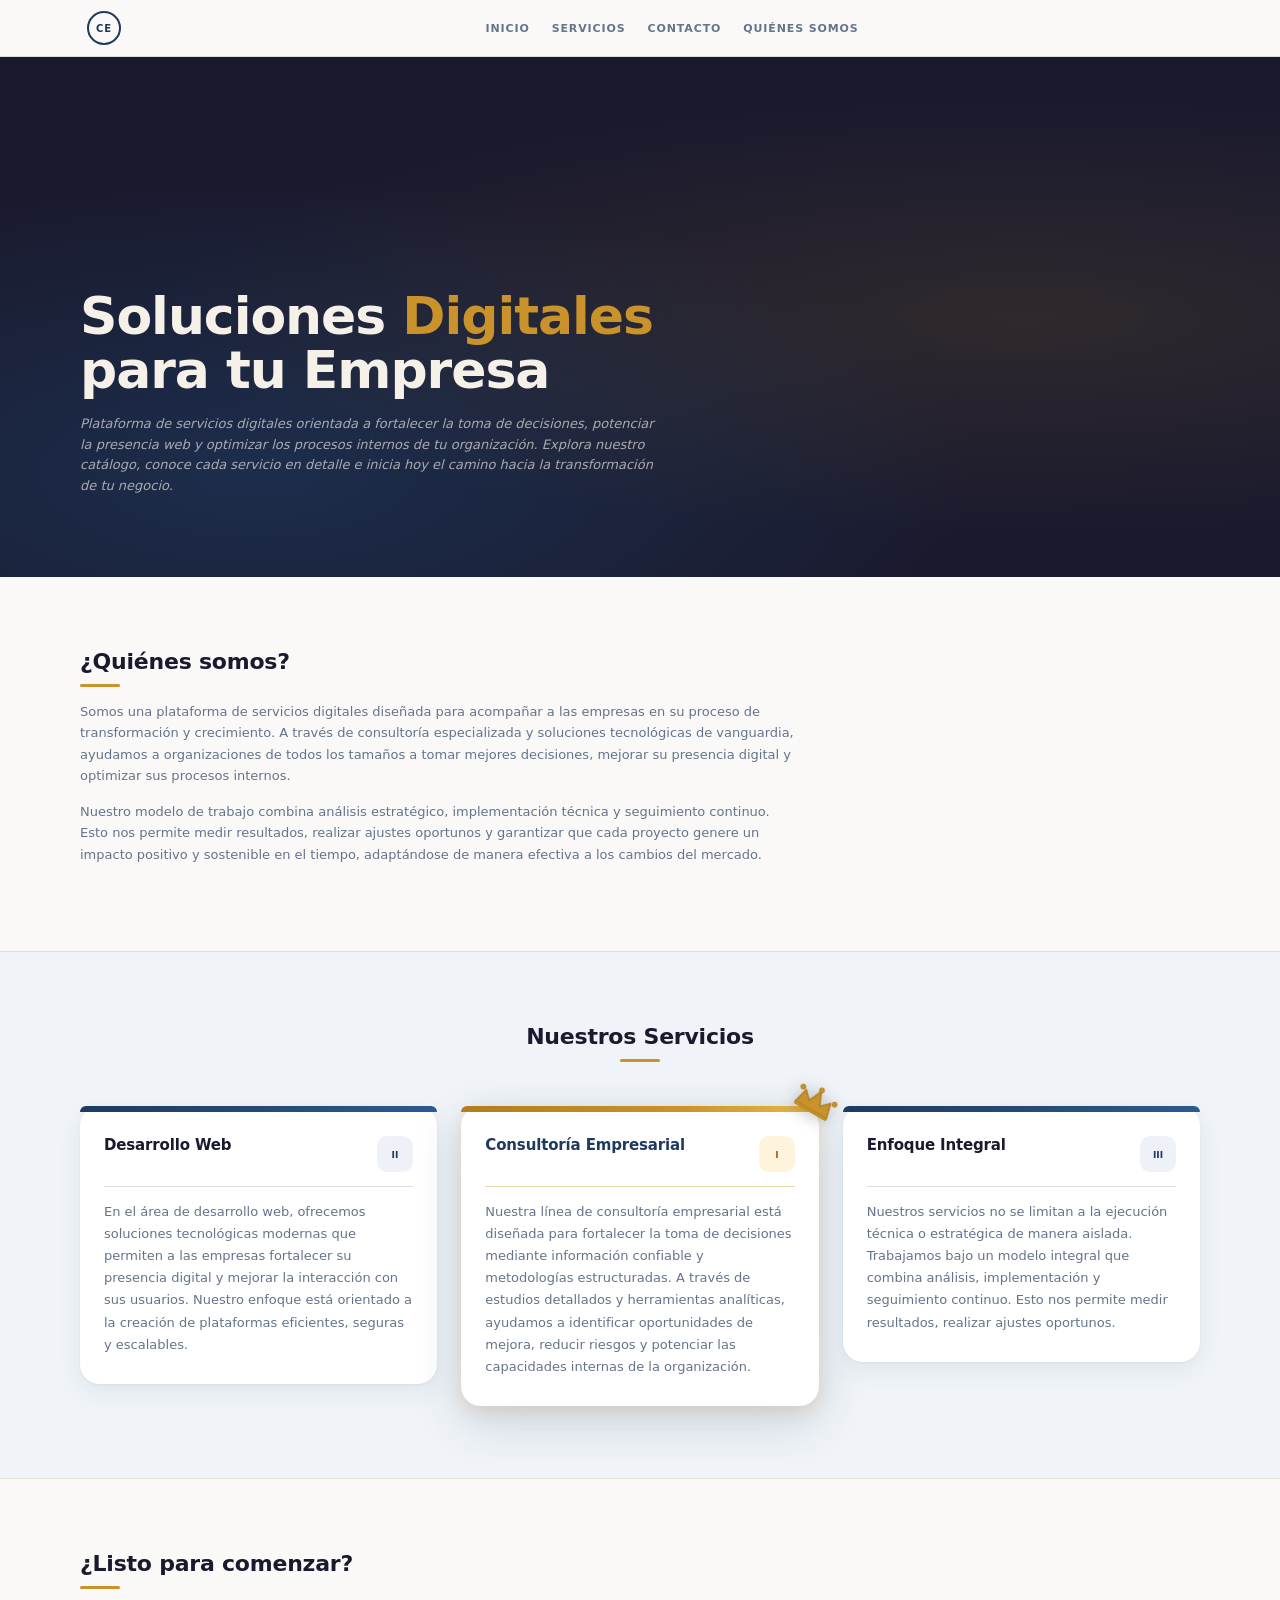
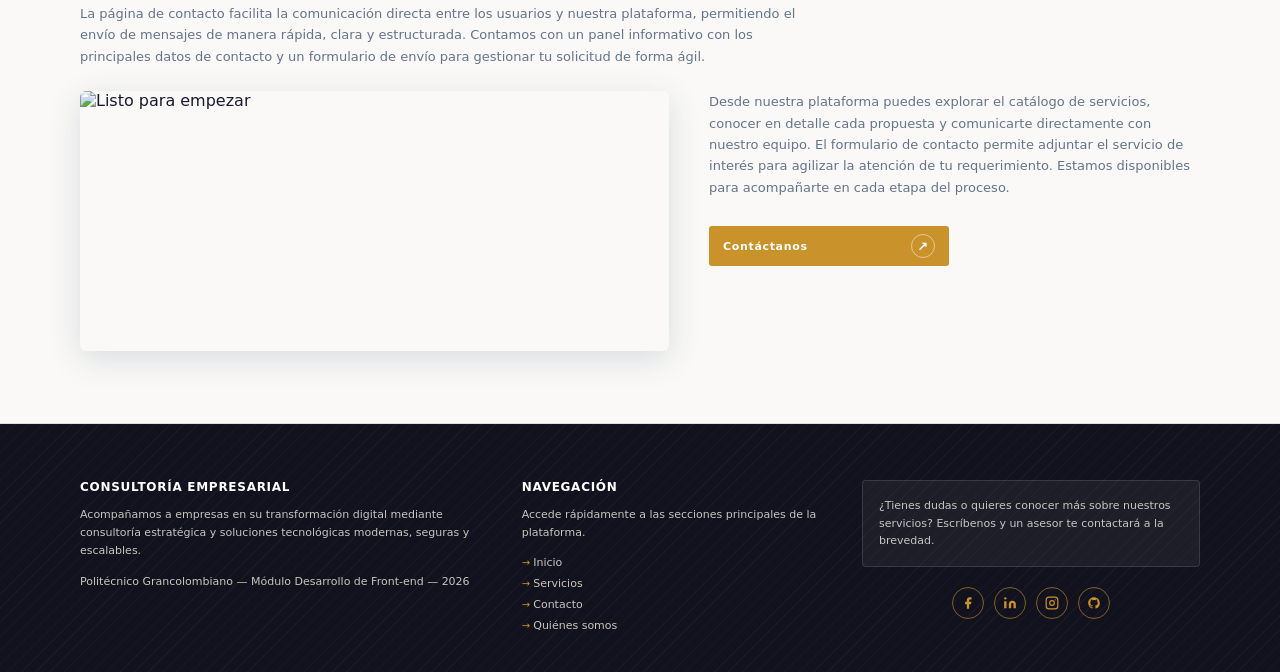
==== index.html @ 67b9a56f "[AR] - Se añade el home y la estructura de carpetas inicial" ====
<!doctype html>
<html lang="es">
  <head>
    <meta charset="UTF-8" />
    <meta name="viewport" content="width=device-width, initial-scale=1.0" />
    <title>Consultoría Empresarial & Desarrollo Digital</title>
    <link rel="stylesheet" href="./css/index.css" />
    <script defer src="./js/index.js"></script>
  </head>
  <body>
    <header class="site-header">
      <div class="container header-inner">
        <a class="brand" href="#home" aria-label="Inicio">
          <span class="brand-badge" aria-hidden="true">CE</span>
        </a>

        <nav class="nav" aria-label="Navegación principal">
          <a class="nav-link" href="#home">INICIO</a>
          <a class="nav-link" href="#services">SERVICIOS</a>
          <a class="nav-link" href="#contact">CONTACTO</a>
          <a class="nav-link" href="#about">QUIÉNES SOMOS</a>
        </nav>
      </div>
    </header>

    <main>
      <section id="home" class="hero" aria-label="Inicio">
        <div class="container hero-inner">
          <div class="hero-content">
            <h1 class="hero-title">Soluciones <span>Digitales</span> para tu Empresa</h1>
            <p class="hero-subtitle">
              Plataforma de servicios digitales orientada a fortalecer la toma de decisiones, potenciar la presencia web y optimizar los procesos internos de tu organización. Explora nuestro catálogo,
              conoce cada servicio en detalle e inicia hoy el camino hacia la transformación de tu negocio.
            </p>
          </div>
        </div>
      </section>

      <section id="about" class="section about">
        <div class="container">
          <h2 class="section-title section-title--accent">¿Quiénes somos?</h2>
          <p class="section-text">
            Somos una plataforma de servicios digitales diseñada para acompañar a las empresas en su proceso de transformación y crecimiento. A través de consultoría especializada y soluciones
            tecnológicas de vanguardia, ayudamos a organizaciones de todos los tamaños a tomar mejores decisiones, mejorar su presencia digital y optimizar sus procesos internos.
          </p>
          <p class="section-text">
            Nuestro modelo de trabajo combina análisis estratégico, implementación técnica y seguimiento continuo. Esto nos permite medir resultados, realizar ajustes oportunos y garantizar que cada
            proyecto genere un impacto positivo y sostenible en el tiempo, adaptándose de manera efectiva a los cambios del mercado.
          </p>
        </div>
      </section>

      <section id="services" class="section services">
        <div class="container">
          <h2 class="section-title section-title--center section-title--accent">Nuestros Servicios</h2>
          <div id="servicesGrid" class="services-grid" aria-live="polite"></div>
        </div>
      </section>

      <section id="contact" class="section cta">
        <div class="container">
          <h2 class="section-title section-title--accent">¿Listo para comenzar?</h2>
          <p class="section-text">
            La página de contacto facilita la comunicación directa entre los usuarios y nuestra plataforma, permitiendo el envío de mensajes de manera rápida, clara y estructurada. Contamos con un
            panel informativo con los principales datos de contacto y un formulario de envío para gestionar tu solicitud de forma ágil.
          </p>

          <div class="cta-grid">
            <img
              class="cta-img"
              src="https://media.istockphoto.com/id/1610418910/photo/online-survey-and-digital-form-checklist-by-laptop-computer-document-management-checking.jpg?s=612x612&w=0&k=20&c=VRWaWHell9_d_PV1SS7iYdflcL4Isq4VVYrCVACY4-w="
              alt="Listo para empezar"
            />

            <div class="cta-copy">
              <p class="section-text">
                Desde nuestra plataforma puedes explorar el catálogo de servicios, conocer en detalle cada propuesta y comunicarte directamente con nuestro equipo. El formulario de contacto permite
                adjuntar el servicio de interés para agilizar la atención de tu requerimiento. Estamos disponibles para acompañarte en cada etapa del proceso.
              </p>
              <a class="btn" href="#contact">
                <span>Contáctanos</span>
                <span class="btn-icon" aria-hidden="true">↗</span>
              </a>
            </div>
          </div>
        </div>
      </section>
    </main>

    <footer class="site-footer">
      <div class="footer-pattern">
        <div class="container footer-grid">
          <section class="footer-col" aria-label="Información de la empresa">
            <h3 class="footer-title">Consultoría Empresarial</h3>
            <p class="footer-text">Acompañamos a empresas en su transformación digital mediante consultoría estratégica y soluciones tecnológicas modernas, seguras y escalables.</p>
            <p class="footer-text">Politécnico Grancolombiano &mdash; Módulo Desarrollo de Front-end &mdash; 2026</p>
          </section>

          <section class="footer-col" aria-label="Navegación secundaria">
            <h3 class="footer-title">Navegación</h3>
            <p class="footer-text">Accede rápidamente a las secciones principales de la plataforma.</p>
            <div class="footer-links">
              <a class="footer-link" href="#home">Inicio</a>
              <a class="footer-link" href="#services">Servicios</a>
              <a class="footer-link" href="#contact">Contacto</a>
              <a class="footer-link" href="#about">Quiénes somos</a>
            </div>
          </section>

          <section class="footer-col" aria-label="Contacto y redes sociales">
            <div class="footer-card">
              <p class="footer-card-text">¿Tienes dudas o quieres conocer más sobre nuestros servicios? Escríbenos y un asesor te contactará a la brevedad.</p>
            </div>
            <div class="social" aria-label="Redes sociales">
              <a class="social-link" href="#" aria-label="Facebook">
                <svg xmlns="http://www.w3.org/2000/svg" width="14" height="14" viewBox="0 0 24 24" fill="currentColor" aria-hidden="true">
                  <path d="M18 2h-3a5 5 0 0 0-5 5v3H7v4h3v8h4v-8h3l1-4h-4V7a1 1 0 0 1 1-1h3z"/>
                </svg>
              </a>
              <a class="social-link" href="#" aria-label="LinkedIn">
                <svg xmlns="http://www.w3.org/2000/svg" width="14" height="14" viewBox="0 0 24 24" fill="currentColor" aria-hidden="true">
                  <path d="M16 8a6 6 0 0 1 6 6v7h-4v-7a2 2 0 0 0-2-2 2 2 0 0 0-2 2v7h-4v-7a6 6 0 0 1 6-6z"/>
                  <rect x="2" y="9" width="4" height="12"/>
                  <circle cx="4" cy="4" r="2"/>
                </svg>
              </a>
              <a class="social-link" href="#" aria-label="Instagram">
                <svg xmlns="http://www.w3.org/2000/svg" width="14" height="14" viewBox="0 0 24 24" fill="none" stroke="currentColor" stroke-width="2" stroke-linecap="round" stroke-linejoin="round" aria-hidden="true">
                  <rect x="2" y="2" width="20" height="20" rx="5" ry="5"/>
                  <circle cx="12" cy="12" r="4"/>
                  <circle cx="17.5" cy="6.5" r="1" fill="currentColor" stroke="none"/>
                </svg>
              </a>
              <a class="social-link" href="#" aria-label="GitHub">
                <svg xmlns="http://www.w3.org/2000/svg" width="14" height="14" viewBox="0 0 24 24" fill="currentColor" aria-hidden="true">
                  <path d="M12 2C6.477 2 2 6.484 2 12.017c0 4.425 2.865 8.18 6.839 9.504.5.092.682-.217.682-.483 0-.237-.008-.868-.013-1.703-2.782.605-3.369-1.343-3.369-1.343-.454-1.158-1.11-1.466-1.11-1.466-.908-.62.069-.608.069-.608 1.003.07 1.531 1.032 1.531 1.032.892 1.53 2.341 1.088 2.91.832.092-.647.35-1.088.636-1.338-2.22-.253-4.555-1.113-4.555-4.951 0-1.093.39-1.988 1.029-2.688-.103-.253-.446-1.272.098-2.65 0 0 .84-.27 2.75 1.026A9.564 9.564 0 0 1 12 6.844a9.59 9.59 0 0 1 2.504.337c1.909-1.296 2.747-1.027 2.747-1.027.546 1.379.202 2.398.1 2.651.64.7 1.028 1.595 1.028 2.688 0 3.848-2.339 4.695-4.566 4.943.359.309.678.92.678 1.855 0 1.338-.012 2.419-.012 2.747 0 .268.18.58.688.482A10.02 10.02 0 0 0 22 12.017C22 6.484 17.522 2 12 2z"/>
                </svg>
              </a>
            </div>
          </section>
        </div>
      </div>
    </footer>
  </body>
</html>
---- css/index.css ----
:root {
  --bg: #faf9f7;
  --fg: #1a1a2e;
  --primary: #1e3a5f;
  --accent: #c9922a;
  --accent-light: #f5e6cc;
  --muted: #64748b;
  --border: #e2ddd6;
  --border-strong: #b5afa6;
  --hero-bg: #1a1a2e;
  --hero-fg: #f5f0e8;
  --footer-bg: #12121e;
  --footer-fg: #c8c5be;
}

* {
  box-sizing: border-box;
}

html,
body {
  height: 100%;
}

body {
  margin: 0;
  font-family:
    system-ui,
    -apple-system,
    Segoe UI,
    Roboto,
    Arial,
    sans-serif;
  color: var(--fg);
  background: var(--bg);
}

a {
  color: inherit;
  text-decoration: none;
}

.container {
  width: min(1120px, calc(100% - 48px));
  margin: 0 auto;
}

/* Header */
.site-header {
  border-bottom: 1px solid var(--border);
  background: var(--bg);
  position: sticky;
  top: 0;
  z-index: 100;
}

.header-inner {
  height: 56px;
  display: grid;
  grid-template-columns: 48px 1fr;
  align-items: center;
  gap: 16px;
}

.brand {
  display: inline-flex;
  align-items: center;
  justify-content: center;
}

.brand-badge {
  width: 34px;
  height: 34px;
  border: 2px solid var(--primary);
  border-radius: 999px;
  display: grid;
  place-items: center;
  font-size: 10px;
  letter-spacing: 0.08em;
  font-weight: 700;
  color: var(--primary);
}

.nav {
  display: flex;
  justify-content: center;
  gap: 22px;
}

.nav-link {
  font-size: 11px;
  letter-spacing: 0.08em;
  font-weight: 600;
  color: var(--muted);
  transition: color 0.2s;
}

.nav-link:hover {
  color: var(--accent);
}

/* Hero */
.hero {
  min-height: 520px;
  background: var(--hero-bg);
  position: relative;
  overflow: hidden;
}

.hero::before {
  content: '';
  position: absolute;
  inset: 0;
  background: radial-gradient(ellipse at 80% 50%, rgba(201, 146, 42, 0.12) 0%, transparent 60%), radial-gradient(ellipse at 20% 80%, rgba(30, 58, 95, 0.6) 0%, transparent 50%);
  pointer-events: none;
}

.hero-inner {
  min-height: 520px;
  display: flex;
  align-items: flex-end;
  position: relative;
}

.hero-content {
  padding: 0 0 80px 0;
  max-width: 580px;
}

.hero-title {
  margin: 0 0 16px 0;
  font-size: clamp(36px, 4.5vw, 52px);
  line-height: 1.05;
  color: var(--hero-fg);
  font-weight: 800;
  letter-spacing: -0.02em;
}

.hero-title span {
  color: var(--accent);
}

.hero-subtitle {
  margin: 0;
  font-size: 13px;
  line-height: 1.6;
  color: rgba(245, 240, 232, 0.65);
  font-style: italic;
}

/* Sections */
.section {
  padding: 72px 0;
}

.section-title {
  margin: 0 0 14px 0;
  font-size: 22px;
  font-weight: 700;
  color: var(--fg);
  letter-spacing: -0.01em;
}

.section-title--center {
  text-align: center;
}

.section-title--accent::after {
  content: '';
  display: block;
  width: 40px;
  height: 3px;
  background: var(--accent);
  margin-top: 10px;
  border-radius: 2px;
}

.section-title--center.section-title--accent::after {
  margin-left: auto;
  margin-right: auto;
}

.section-text {
  margin: 0 0 14px 0;
  max-width: 720px;
  font-size: 13px;
  line-height: 1.65;
  color: var(--muted);
}

/* About */
.about {
  border-bottom: 1px solid var(--border);
}

/* Services */
.services {
  background: #f0f4f8;
}

.services-grid {
  margin-top: 44px;
  display: grid;
  grid-template-columns: repeat(3, minmax(0, 1fr));
  gap: 24px;
  align-items: start;
}

.service-card {
  position: relative;
  background: #fff;
  border-radius: 20px;
  box-shadow:
    0 1px 3px rgba(30, 58, 95, 0.06),
    0 8px 24px rgba(30, 58, 95, 0.08);
  transition:
    box-shadow 0.3s ease,
    transform 0.3s ease;
}

.service-card:hover {
  box-shadow:
    0 4px 8px rgba(30, 58, 95, 0.08),
    0 24px 56px rgba(30, 58, 95, 0.16);
  transform: translateY(-6px);
}

/* Colored top band */
.service-card::before {
  content: '';
  display: block;
  height: 6px;
  background: linear-gradient(90deg, var(--primary) 0%, #2d5a8e 100%);
  border-radius: 20px 20px 0 0;
}

.service-card--featured {
  box-shadow:
    0 4px 16px rgba(201, 146, 42, 0.2),
    0 16px 48px rgba(30, 58, 95, 0.18);
}

.service-card--featured::before {
  background: linear-gradient(90deg, #b07d20 0%, var(--accent) 60%, #e8b84b 100%);
  height: 6px;
  border-radius: 20px 20px 0 0;
}

.service-card--featured:hover {
  box-shadow:
    0 8px 24px rgba(201, 146, 42, 0.25),
    0 28px 64px rgba(30, 58, 95, 0.22);
}

.service-card__body {
  padding: 24px 24px 28px;
}

.service-card__top {
  display: flex;
  align-items: flex-start;
  justify-content: space-between;
  gap: 12px;
  margin-bottom: 14px;
}

.service-card__name {
  font-size: 15px;
  font-weight: 700;
  color: var(--fg);
  letter-spacing: -0.01em;
  line-height: 1.25;
  text-transform: none;
}

.service-card--featured .service-card__name {
  color: var(--primary);
}

.service-card__badge {
  width: 36px;
  height: 36px;
  border-radius: 10px;
  background: #eef2f8;
  display: grid;
  place-items: center;
  color: var(--primary);
  flex-shrink: 0;
}

.service-card--featured .service-card__badge {
  background: #fef3db;
  color: #9a6a10;
}

.service-card__divider {
  height: 1px;
  background: var(--border);
  margin: 0 0 14px;
}

.service-card--featured .service-card__divider {
  background: #e8d5a8;
}

.service-card__desc {
  margin: 0;
  font-size: 13px;
  line-height: 1.7;
  color: var(--muted);
}

.service-card--featured .service-card__desc {
  color: var(--muted);
}

.service-card__crown {
  position: absolute;
  top: -20px;
  right: -20px;
  display: block;
  line-height: 0;
  rotate: 30deg;
  filter: drop-shadow(0 2px 8px rgba(0, 0, 0, 0.25));
  z-index: 1;
}

/* CTA */
.cta {
  border-top: 1px solid var(--border);
  border-bottom: 1px solid var(--border);
}

.cta-grid {
  margin-top: 24px;
  display: grid;
  grid-template-columns: 1.2fr 1fr;
  min-width: 0;
  gap: 40px;
  align-items: start;
}

.media-placeholder {
  height: 200px;
  border: 1px solid var(--border-strong);
  border-radius: 4px;
  background: linear-gradient(45deg, transparent 49%, var(--border) 50%, transparent 51%), linear-gradient(-45deg, transparent 49%, var(--border) 50%, transparent 51%), #f0ede8;
}

.cta-img {
  width: 100%;
  height: 260px;
  object-fit: cover;
  object-position: center;
  border-radius: 6px;
  display: block;
  box-shadow: 0 8px 32px rgba(30, 58, 95, 0.15);
}

.btn {
  margin-top: 14px;
  height: 40px;
  width: min(240px, 100%);
  display: inline-flex;
  align-items: center;
  justify-content: space-between;
  gap: 10px;
  background: var(--accent);
  border: none;
  padding: 0 14px;
  font-size: 11px;
  font-weight: 700;
  letter-spacing: 0.06em;
  color: #fff;
  border-radius: 3px;
  cursor: pointer;
  transition:
    background 0.2s,
    transform 0.15s;
}

.btn:hover {
  background: #b07d20;
  transform: translateY(-1px);
}

.btn-icon {
  width: 24px;
  height: 24px;
  border: 1.5px solid rgba(255, 255, 255, 0.5);
  border-radius: 999px;
  display: grid;
  place-items: center;
  font-size: 13px;
}

/* Footer */
.site-footer {
  background: var(--footer-bg);
  color: var(--footer-fg);
}

.footer-pattern {
  background: repeating-linear-gradient(135deg, rgba(255, 255, 255, 0.03) 0, rgba(255, 255, 255, 0.03) 1px, transparent 1px, transparent 10px);
}

.footer-grid {
  padding: 56px 0 40px;
  display: grid;
  grid-template-columns: 1.2fr 0.9fr 1fr;
  gap: 36px;
}

.footer-title {
  margin: 0 0 12px 0;
  font-size: 12px;
  font-weight: 700;
  letter-spacing: 0.06em;
  text-transform: uppercase;
  color: #fff;
}

.footer-text {
  margin: 0 0 12px 0;
  font-size: 11px;
  line-height: 1.65;
  color: var(--footer-fg);
}

.footer-links {
  display: grid;
  gap: 8px;
  margin-top: 14px;
}

.footer-link {
  font-size: 11px;
  color: var(--footer-fg);
  transition: color 0.2s;
}

.footer-link::before {
  content: '→ ';
  color: var(--accent);
  font-size: 10px;
}

.footer-link:hover {
  color: var(--accent);
}

.footer-card {
  border: 1px solid rgba(255, 255, 255, 0.12);
  padding: 16px;
  background: rgba(255, 255, 255, 0.05);
  border-radius: 4px;
}

.footer-card-text {
  margin: 0;
  font-size: 11px;
  line-height: 1.6;
  color: var(--footer-fg);
}

.social {
  display: flex;
  gap: 10px;
  justify-content: center;
  margin-top: 20px;
}

.social-link {
  width: 32px;
  height: 32px;
  border: 1.5px solid rgba(201, 146, 42, 0.6);
  border-radius: 999px;
  display: grid;
  place-items: center;
  font-size: 11px;
  font-weight: 700;
  color: var(--accent);
  transition:
    background 0.2s,
    border-color 0.2s;
}

.social-link:hover {
  background: var(--accent);
  border-color: var(--accent);
  color: #fff;
}

/* Responsive */
@media (max-width: 900px) {
  .header-inner {
    grid-template-columns: 48px 1fr;
  }

  .nav {
    justify-content: flex-end;
    flex-wrap: wrap;
    gap: 14px;
  }

  .services-grid {
    grid-template-columns: 1fr;
    gap: 18px;
  }

  .service-card--featured {
    order: -1;
  }

  .cta-grid {
    grid-template-columns: 1fr;
  }

  .cta-grid > * {
    min-width: 0;
  }

  .cta-copy,
  .section-text {
    max-width: 100%;
    overflow-wrap: break-word;
    word-break: break-word;
  }

  .cta-img {
    width: 100%;
    max-width: 100%;
    height: 200px;
    border-radius: 12px;
  }

  .footer-grid {
    grid-template-columns: 1fr;
  }
}
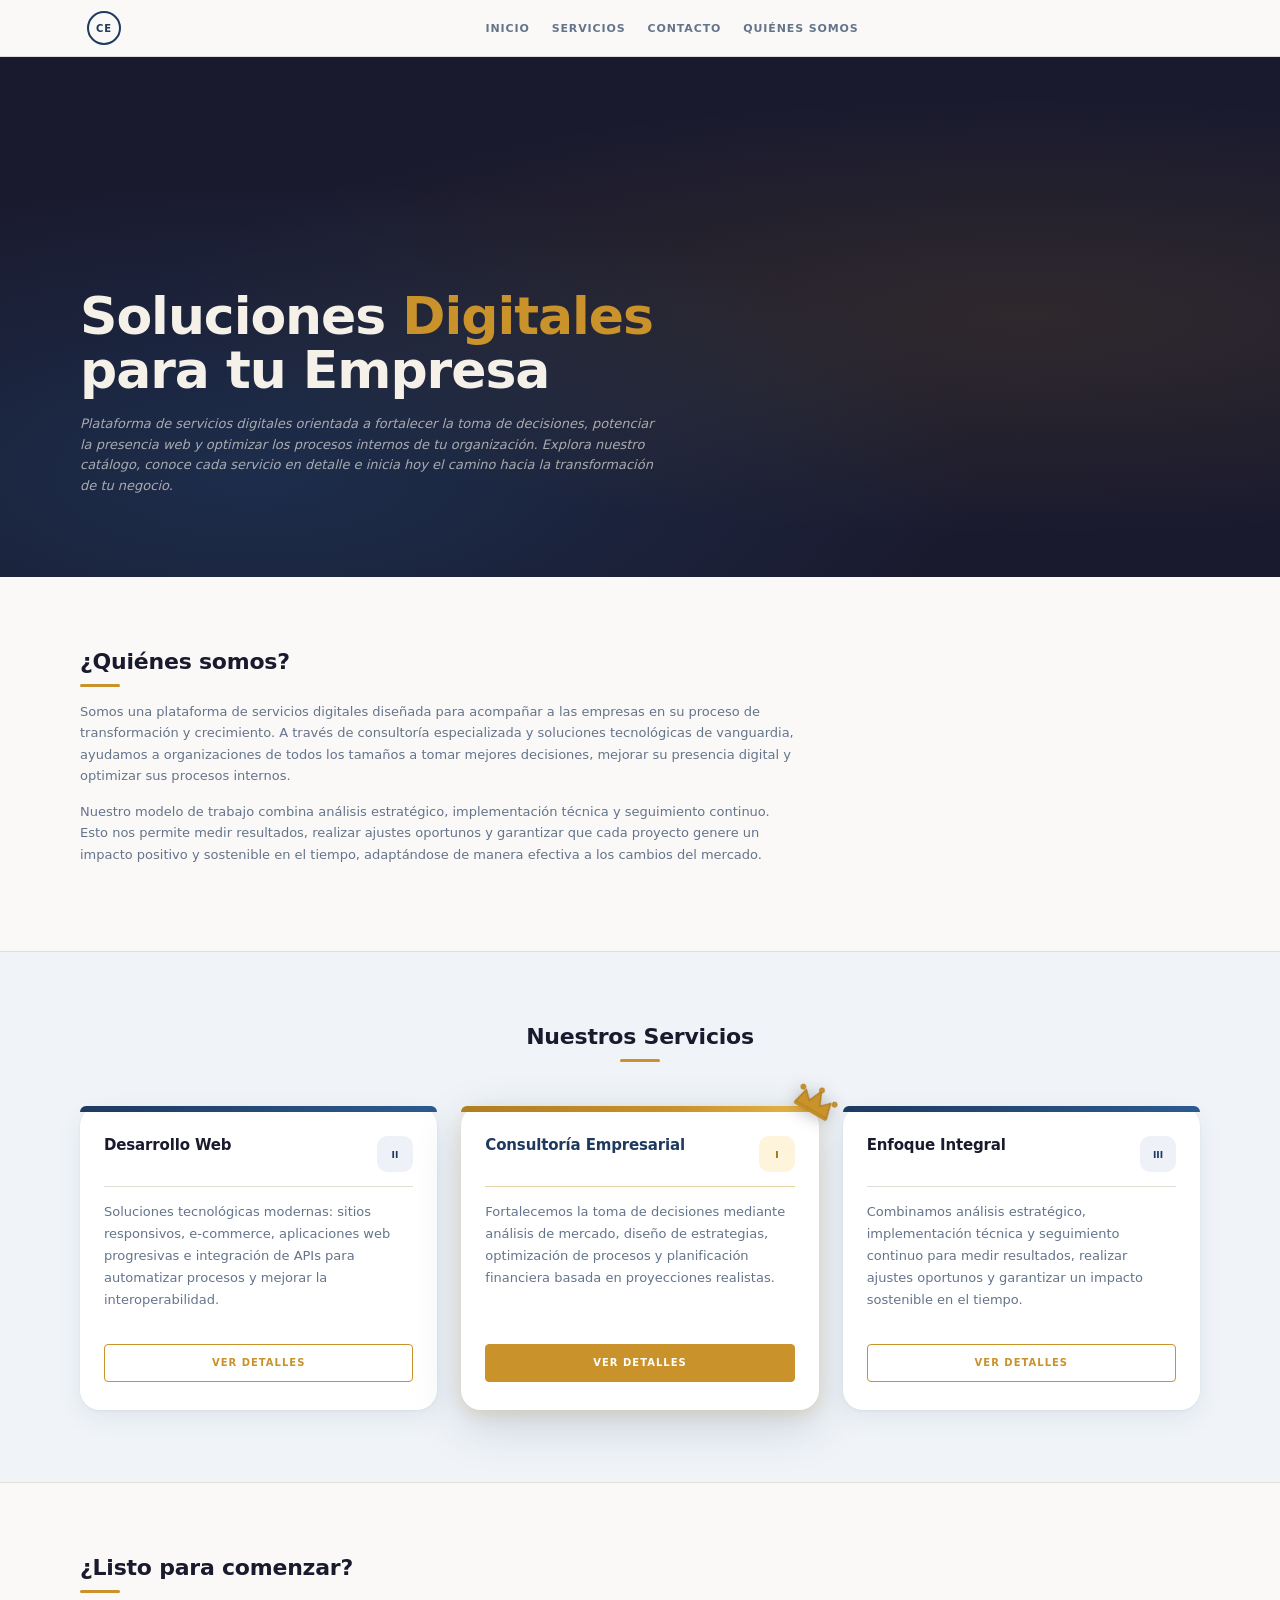
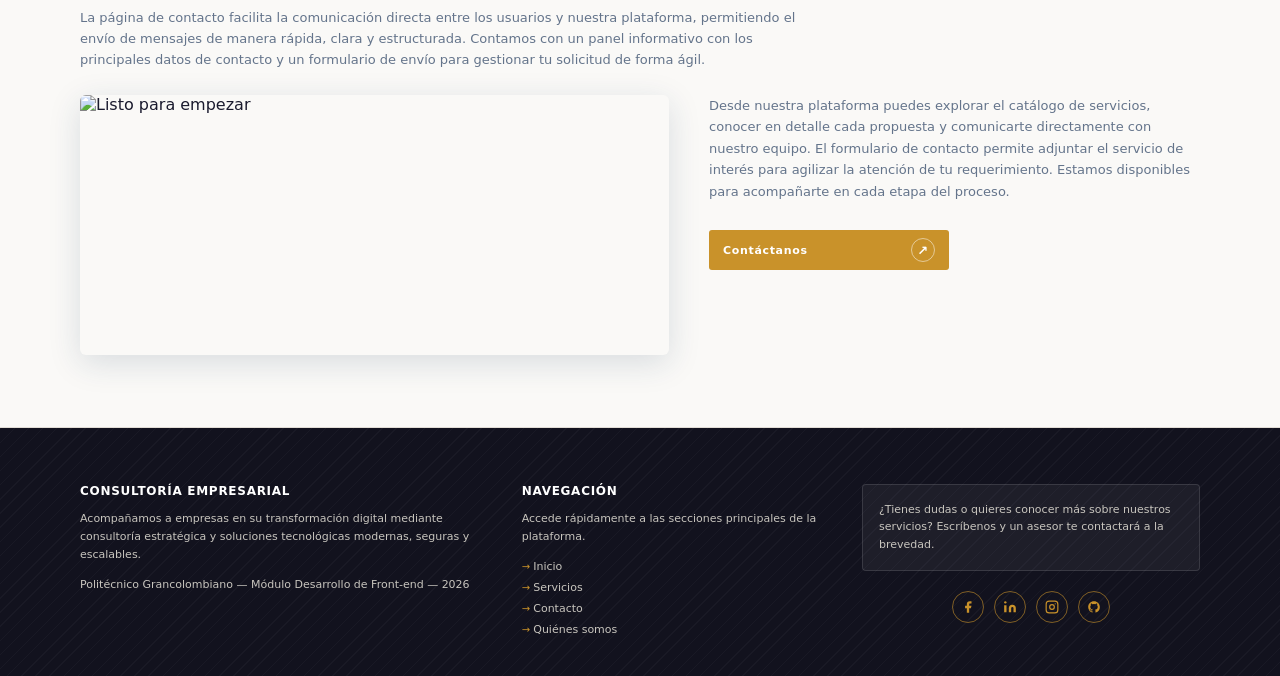
==== commit 2518eeb9: "[AR] - ajustes realizados - ajusta menu de navegacion,  - se agrega header y footer en todas las pag" ====
--- a/index.html
+++ b/index.html
@@ -10,15 +10,15 @@
   <body>
     <header class="site-header">
       <div class="container header-inner">
-        <a class="brand" href="#home" aria-label="Inicio">
+        <a class="brand" href="/index.html" aria-label="Inicio">
           <span class="brand-badge" aria-hidden="true">CE</span>
         </a>
 
         <nav class="nav" aria-label="Navegación principal">
-          <a class="nav-link" href="#home">INICIO</a>
-          <a class="nav-link" href="#services">SERVICIOS</a>
-          <a class="nav-link" href="#contact">CONTACTO</a>
-          <a class="nav-link" href="#about">QUIÉNES SOMOS</a>
+          <a class="nav-link" href="/index.html">INICIO</a>
+          <a class="nav-link" href="/services.html">SERVICIOS</a>
+          <a class="nav-link" href="/contact.html">CONTACTO</a>
+          <a class="nav-link" href="/about.html">QUIÉNES SOMOS</a>
         </nav>
       </div>
     </header>
@@ -77,7 +77,7 @@
                 Desde nuestra plataforma puedes explorar el catálogo de servicios, conocer en detalle cada propuesta y comunicarte directamente con nuestro equipo. El formulario de contacto permite
                 adjuntar el servicio de interés para agilizar la atención de tu requerimiento. Estamos disponibles para acompañarte en cada etapa del proceso.
               </p>
-              <a class="btn" href="#contact">
+              <a class="btn" href="/contact.html">
                 <span>Contáctanos</span>
                 <span class="btn-icon" aria-hidden="true">↗</span>
               </a>
@@ -100,10 +100,10 @@
             <h3 class="footer-title">Navegación</h3>
             <p class="footer-text">Accede rápidamente a las secciones principales de la plataforma.</p>
             <div class="footer-links">
-              <a class="footer-link" href="#home">Inicio</a>
-              <a class="footer-link" href="#services">Servicios</a>
-              <a class="footer-link" href="#contact">Contacto</a>
-              <a class="footer-link" href="#about">Quiénes somos</a>
+              <a class="footer-link" href="/index.html">Inicio</a>
+              <a class="footer-link" href="/services.html">Servicios</a>
+              <a class="footer-link" href="/contact.html">Contacto</a>
+              <a class="footer-link" href="/about.html">Quiénes somos</a>
             </div>
           </section>
 
@@ -114,26 +114,39 @@
             <div class="social" aria-label="Redes sociales">
               <a class="social-link" href="#" aria-label="Facebook">
                 <svg xmlns="http://www.w3.org/2000/svg" width="14" height="14" viewBox="0 0 24 24" fill="currentColor" aria-hidden="true">
-                  <path d="M18 2h-3a5 5 0 0 0-5 5v3H7v4h3v8h4v-8h3l1-4h-4V7a1 1 0 0 1 1-1h3z"/>
+                  <path d="M18 2h-3a5 5 0 0 0-5 5v3H7v4h3v8h4v-8h3l1-4h-4V7a1 1 0 0 1 1-1h3z" />
                 </svg>
               </a>
               <a class="social-link" href="#" aria-label="LinkedIn">
                 <svg xmlns="http://www.w3.org/2000/svg" width="14" height="14" viewBox="0 0 24 24" fill="currentColor" aria-hidden="true">
-                  <path d="M16 8a6 6 0 0 1 6 6v7h-4v-7a2 2 0 0 0-2-2 2 2 0 0 0-2 2v7h-4v-7a6 6 0 0 1 6-6z"/>
-                  <rect x="2" y="9" width="4" height="12"/>
-                  <circle cx="4" cy="4" r="2"/>
+                  <path d="M16 8a6 6 0 0 1 6 6v7h-4v-7a2 2 0 0 0-2-2 2 2 0 0 0-2 2v7h-4v-7a6 6 0 0 1 6-6z" />
+                  <rect x="2" y="9" width="4" height="12" />
+                  <circle cx="4" cy="4" r="2" />
                 </svg>
               </a>
               <a class="social-link" href="#" aria-label="Instagram">
-                <svg xmlns="http://www.w3.org/2000/svg" width="14" height="14" viewBox="0 0 24 24" fill="none" stroke="currentColor" stroke-width="2" stroke-linecap="round" stroke-linejoin="round" aria-hidden="true">
-                  <rect x="2" y="2" width="20" height="20" rx="5" ry="5"/>
-                  <circle cx="12" cy="12" r="4"/>
-                  <circle cx="17.5" cy="6.5" r="1" fill="currentColor" stroke="none"/>
+                <svg
+                  xmlns="http://www.w3.org/2000/svg"
+                  width="14"
+                  height="14"
+                  viewBox="0 0 24 24"
+                  fill="none"
+                  stroke="currentColor"
+                  stroke-width="2"
+                  stroke-linecap="round"
+                  stroke-linejoin="round"
+                  aria-hidden="true"
+                >
+                  <rect x="2" y="2" width="20" height="20" rx="5" ry="5" />
+                  <circle cx="12" cy="12" r="4" />
+                  <circle cx="17.5" cy="6.5" r="1" fill="currentColor" stroke="none" />
                 </svg>
               </a>
               <a class="social-link" href="#" aria-label="GitHub">
                 <svg xmlns="http://www.w3.org/2000/svg" width="14" height="14" viewBox="0 0 24 24" fill="currentColor" aria-hidden="true">
-                  <path d="M12 2C6.477 2 2 6.484 2 12.017c0 4.425 2.865 8.18 6.839 9.504.5.092.682-.217.682-.483 0-.237-.008-.868-.013-1.703-2.782.605-3.369-1.343-3.369-1.343-.454-1.158-1.11-1.466-1.11-1.466-.908-.62.069-.608.069-.608 1.003.07 1.531 1.032 1.531 1.032.892 1.53 2.341 1.088 2.91.832.092-.647.35-1.088.636-1.338-2.22-.253-4.555-1.113-4.555-4.951 0-1.093.39-1.988 1.029-2.688-.103-.253-.446-1.272.098-2.65 0 0 .84-.27 2.75 1.026A9.564 9.564 0 0 1 12 6.844a9.59 9.59 0 0 1 2.504.337c1.909-1.296 2.747-1.027 2.747-1.027.546 1.379.202 2.398.1 2.651.64.7 1.028 1.595 1.028 2.688 0 3.848-2.339 4.695-4.566 4.943.359.309.678.92.678 1.855 0 1.338-.012 2.419-.012 2.747 0 .268.18.58.688.482A10.02 10.02 0 0 0 22 12.017C22 6.484 17.522 2 12 2z"/>
+                  <path
+                    d="M12 2C6.477 2 2 6.484 2 12.017c0 4.425 2.865 8.18 6.839 9.504.5.092.682-.217.682-.483 0-.237-.008-.868-.013-1.703-2.782.605-3.369-1.343-3.369-1.343-.454-1.158-1.11-1.466-1.11-1.466-.908-.62.069-.608.069-.608 1.003.07 1.531 1.032 1.531 1.032.892 1.53 2.341 1.088 2.91.832.092-.647.35-1.088.636-1.338-2.22-.253-4.555-1.113-4.555-4.951 0-1.093.39-1.988 1.029-2.688-.103-.253-.446-1.272.098-2.65 0 0 .84-.27 2.75 1.026A9.564 9.564 0 0 1 12 6.844a9.59 9.59 0 0 1 2.504.337c1.909-1.296 2.747-1.027 2.747-1.027.546 1.379.202 2.398.1 2.651.64.7 1.028 1.595 1.028 2.688 0 3.848-2.339 4.695-4.566 4.943.359.309.678.92.678 1.855 0 1.338-.012 2.419-.012 2.747 0 .268.18.58.688.482A10.02 10.02 0 0 0 22 12.017C22 6.484 17.522 2 12 2z"
+                  />
                 </svg>
               </a>
             </div>
--- a/css/index.css
+++ b/css/index.css
@@ -538,3 +538,87 @@
     grid-template-columns: 1fr;
   }
 }
+
+
+/* ... Tus variables :root y estilos generales se mantienen igual ... */
+
+.services-grid {
+  margin-top: 44px;
+  display: grid;
+  grid-template-columns: repeat(3, minmax(0, 1fr));
+  gap: 24px;
+  align-items: stretch; /* Cambiado a stretch para igualar alturas */
+}
+
+.service-card {
+  display: flex;
+  flex-direction: column;
+  position: relative;
+  background: #fff;
+  border-radius: 20px;
+  /* ... tus sombras se mantienen ... */
+}
+
+.service-card__body {
+  padding: 24px 24px 28px;
+  display: flex;
+  flex-direction: column;
+  height: 100%;
+  flex: 1;
+}
+
+.service-card__desc {
+  margin: 0 0 20px 0;
+  font-size: 13px;
+  line-height: 1.7;
+  color: var(--muted);
+  flex-grow: 1; /* Esto empuja el botón hacia abajo */
+}
+
+/* Estilo del Botón de Detalles */
+.service-card__actions {
+  display: flex;
+  justify-content: center;
+  margin-top: auto;
+  padding-top: 12px;
+}
+
+.btn-details {
+  width: 100%;
+  height: 38px;
+  display: inline-flex;
+  align-items: center;
+  justify-content: center;
+  background: transparent;
+  border: 1.5px solid var(--accent);
+  color: var(--accent);
+  font-size: 10px;
+  font-weight: 700;
+  letter-spacing: 0.1em;
+  border-radius: 4px;
+  text-decoration: none;
+  transition: all 0.25s ease;
+}
+
+.btn-details:hover {
+  background: var(--accent);
+  color: #fff;
+  transform: translateY(-2px);
+  box-shadow: 0 4px 12px rgba(201, 146, 42, 0.2);
+}
+
+/* Botón en tarjeta destacada */
+.service-card--featured .btn-details {
+  background: var(--accent);
+  color: #fff;
+}
+
+.service-card--featured .btn-details:hover {
+  background: #b07d20;
+  border-color: #b07d20;
+}
+
+@media (max-width: 900px) {
+  .services-grid { grid-template-columns: 1fr; }
+  .btn-details { width: min(240px, 100%); }
+}
